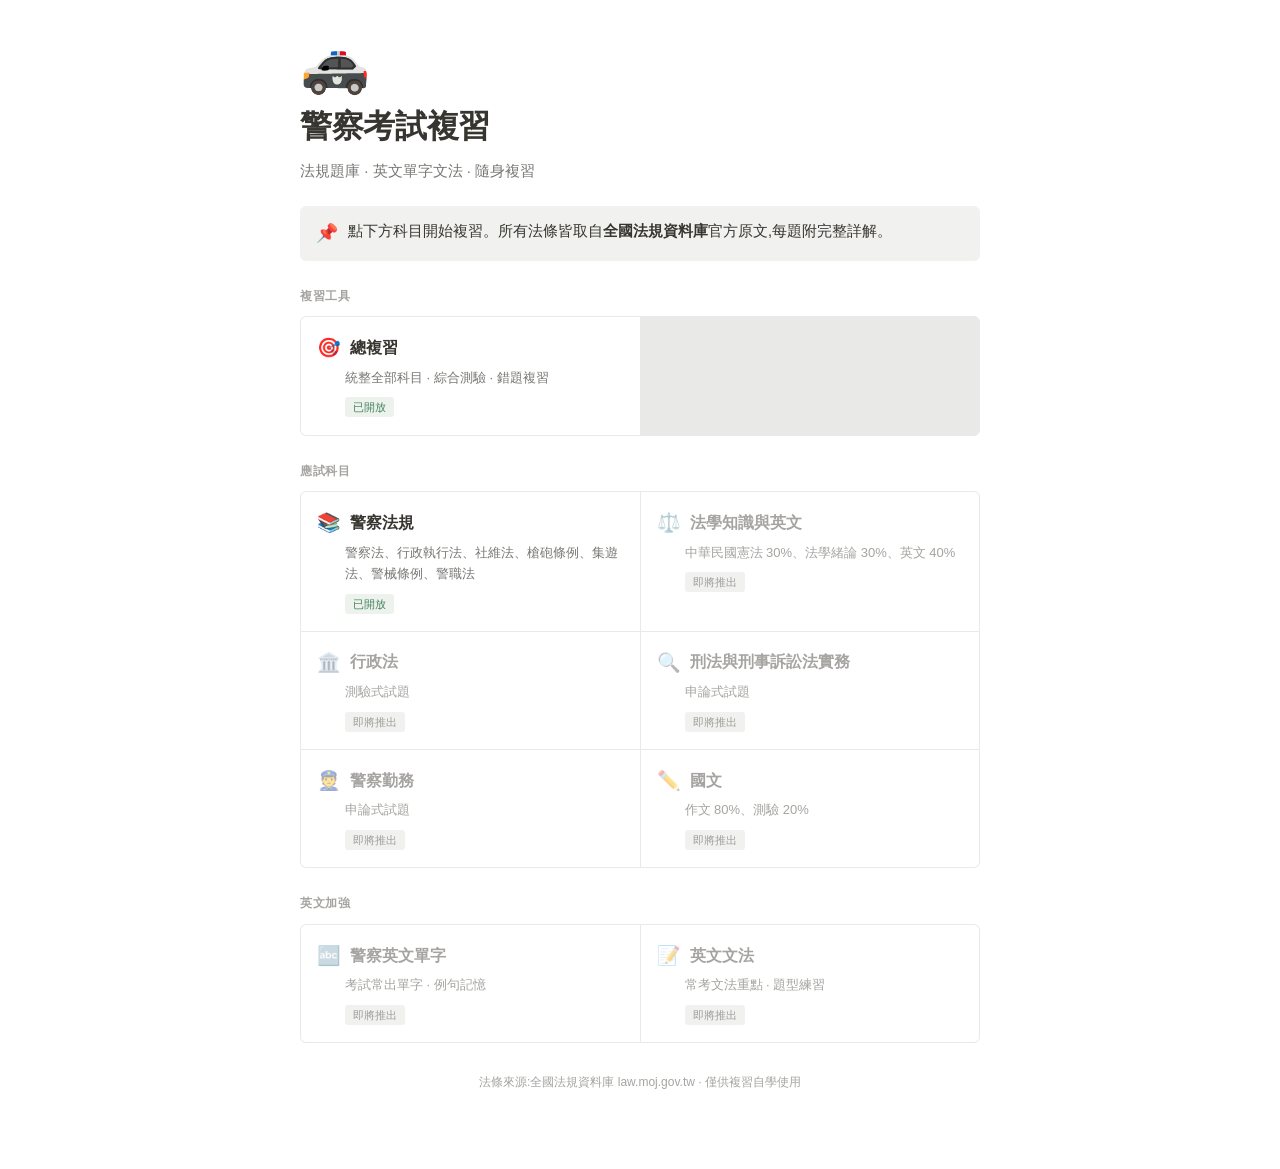
==== index.html @ 3ab745d7 "警察考試複習網站:警察職權行使法題庫 + 錯題記錄 + 總複習" ====
<!DOCTYPE html>
<html lang="zh-Hant">
<head>
<meta charset="UTF-8">
<meta name="viewport" content="width=device-width, initial-scale=1, viewport-fit=cover">
<meta name="theme-color" content="#ffffff">
<title>警察考試複習</title>
<link rel="stylesheet" href="assets/style.css">
</head>
<body>
<div class="page">
  <div class="page-icon">🚓</div>
  <h1 class="page-title">警察考試複習</h1>
  <p class="page-sub">法規題庫 · 英文單字文法 · 隨身複習</p>

  <div class="callout">
    <span class="ico">📌</span>
    <span>點下方科目開始複習。所有法條皆取自<strong>全國法規資料庫</strong>官方原文,每題附完整詳解。</span>
  </div>

  <div class="label">複習工具</div>
  <div class="grid">
    <a class="card" href="review.html">
      <div class="title"><span class="emo">🎯</span> 總複習</div>
      <div class="desc">統整全部科目 · 綜合測驗 · 錯題複習</div>
      <span class="tag ready">已開放</span>
    </a>
  </div>

  <div class="label">應試科目</div>
  <div class="grid">

    <a class="card" href="law-index.html">
      <div class="title"><span class="emo">📚</span> 警察法規</div>
      <div class="desc">警察法、行政執行法、社維法、槍砲條例、集遊法、警械條例、警職法</div>
      <span class="tag ready">已開放</span>
    </a>

    <a class="card locked" href="#" onclick="return soon('法學知識與英文')">
      <div class="title"><span class="emo">⚖️</span> 法學知識與英文</div>
      <div class="desc">中華民國憲法 30%、法學緒論 30%、英文 40%</div>
      <span class="tag soon">即將推出</span>
    </a>

    <a class="card locked" href="#" onclick="return soon('行政法')">
      <div class="title"><span class="emo">🏛️</span> 行政法</div>
      <div class="desc">測驗式試題</div>
      <span class="tag soon">即將推出</span>
    </a>

    <a class="card locked" href="#" onclick="return soon('刑法與刑事訴訟法實務')">
      <div class="title"><span class="emo">🔍</span> 刑法與刑事訴訟法實務</div>
      <div class="desc">申論式試題</div>
      <span class="tag soon">即將推出</span>
    </a>

    <a class="card locked" href="#" onclick="return soon('警察勤務')">
      <div class="title"><span class="emo">👮</span> 警察勤務</div>
      <div class="desc">申論式試題</div>
      <span class="tag soon">即將推出</span>
    </a>

    <a class="card locked" href="#" onclick="return soon('國文')">
      <div class="title"><span class="emo">✏️</span> 國文</div>
      <div class="desc">作文 80%、測驗 20%</div>
      <span class="tag soon">即將推出</span>
    </a>

  </div>

  <div class="label">英文加強</div>
  <div class="grid">
    <a class="card locked" href="#" onclick="return soon('英文單字')">
      <div class="title"><span class="emo">🔤</span> 警察英文單字</div>
      <div class="desc">考試常出單字 · 例句記憶</div>
      <span class="tag soon">即將推出</span>
    </a>
    <a class="card locked" href="#" onclick="return soon('英文文法')">
      <div class="title"><span class="emo">📝</span> 英文文法</div>
      <div class="desc">常考文法重點 · 題型練習</div>
      <span class="tag soon">即將推出</span>
    </a>
  </div>

  <div class="footer-note">法條來源:全國法規資料庫 law.moj.gov.tw · 僅供複習自學使用</div>
</div>

<script>
function soon(name){ alert(name + ' 即將推出!\n目前已先完成「警察法規」,確認格式滿意後會陸續開放。'); return false; }
</script>
</body>
</html>
---- assets/style.css ----
/* ===== 警察考試複習 — Notion 風格(手機優先) ===== */
:root {
  --text: #37352f;
  --text-2: #787774;
  --text-3: rgba(55,53,47,.45);
  --border: #e9e9e7;
  --border-strong: rgba(55,53,47,.16);
  --hover: rgba(55,53,47,.06);
  --bg: #ffffff;
  --bg-2: #f7f7f5;
  --blue: #2383e2;
  --blue-bg: #e7f3f8;
  --green: #448361;
  --green-bg: #edf3ec;
  --red: #d44c47;
  --red-bg: #fdebec;
  --yellow-bg: #faf3dd;
  --callout: #f1f1ef;
  --r: 6px;
  --r-sm: 4px;
  --maxw: 720px;
  --font: ui-sans-serif, -apple-system, BlinkMacSystemFont, "Segoe UI", "PingFang TC", "Noto Sans TC", "Microsoft JhengHei", Helvetica, Arial, sans-serif, "Apple Color Emoji", "Segoe UI Emoji";
}

* { box-sizing: border-box; -webkit-tap-highlight-color: transparent; }
html { -webkit-text-size-adjust: 100%; }
body {
  margin: 0;
  font-family: var(--font);
  color: var(--text);
  background: var(--bg);
  line-height: 1.65;
  font-size: 16px;
  padding-bottom: env(safe-area-inset-bottom);
}
a { color: inherit; text-decoration: none; }

/* ---- 頂部麵包屑列(Notion 風) ---- */
.topbar {
  position: sticky; top: 0; z-index: 50;
  background: rgba(255,255,255,.85);
  backdrop-filter: saturate(180%) blur(8px);
  -webkit-backdrop-filter: saturate(180%) blur(8px);
  border-bottom: 1px solid var(--border);
  padding: 10px 14px;
  padding-top: calc(10px + env(safe-area-inset-top));
  display: flex; align-items: center; gap: 8px;
  color: var(--text);
}
.topbar .back {
  font-size: 15px; color: var(--text-2);
  padding: 4px 8px; border-radius: var(--r-sm);
  display: flex; align-items: center; gap: 4px;
}
.topbar .back:active { background: var(--hover); }
.topbar h1 { font-size: 15px; margin: 0; font-weight: 600; flex: 1;
  white-space: nowrap; overflow: hidden; text-overflow: ellipsis; }
.topbar .sub { font-size: 12px; color: var(--text-3); font-weight: 400; margin-left: 4px; }

/* ---- 頁面容器 ---- */
.wrap, .page { max-width: var(--maxw); margin: 0 auto; padding: 18px 20px 40px; }

/* ---- Notion 頁面標題 ---- */
.page-icon { font-size: 56px; line-height: 1; margin: 18px 0 8px; }
.page-title { font-size: 32px; font-weight: 700; letter-spacing: -.01em; margin: 0 0 6px; }
.page-sub { color: var(--text-2); margin: 0 0 22px; font-size: 15px; }

/* ---- 小標籤 ---- */
.section-title, .label {
  font-size: 12px; color: var(--text-3); font-weight: 600;
  letter-spacing: .06em; text-transform: uppercase; margin: 26px 0 10px;
}

/* ---- Notion callout ---- */
.callout {
  display: flex; gap: 10px; align-items: flex-start;
  background: var(--callout); border-radius: var(--r);
  padding: 14px 16px; font-size: 14.5px; color: var(--text);
  margin: 4px 0 8px;
}
.callout .ico { flex: none; font-size: 18px; line-height: 1.5; }

/* ---- 卡片(科目/法規) ---- */
.grid { display: grid; gap: 1px; grid-template-columns: 1fr; background: var(--border);
  border: 1px solid var(--border); border-radius: var(--r); overflow: hidden; }
@media (min-width: 560px) { .grid { grid-template-columns: 1fr 1fr; } }

.card {
  display: block; background: var(--bg); padding: 15px 16px;
  transition: background .08s ease;
}
.card:active, .card:hover { background: var(--hover); }
.card.locked { color: var(--text-3); }
.card.locked .desc { color: var(--text-3); }
.card .title { font-size: 16px; font-weight: 600; display: flex; align-items: center; gap: 9px; }
.card .title .emo { font-size: 19px; }
.card .desc { font-size: 13px; color: var(--text-2); margin-top: 3px; padding-left: 28px; }
.card .tag {
  display: inline-block; font-size: 11px; padding: 1px 8px; border-radius: 3px;
  margin-top: 9px; margin-left: 28px; font-weight: 500;
}
.card .tag.ready { background: var(--green-bg); color: var(--green); }
.card .tag.soon  { background: var(--callout); color: var(--text-3); }

/* ---- 底線式分頁(Notion database view 風) ---- */
.tabs {
  display: flex; gap: 4px; border-bottom: 1px solid var(--border); margin-bottom: 18px;
}
.tabs button {
  border: 0; background: transparent; padding: 9px 6px 10px; margin-right: 6px;
  font-size: 14.5px; font-weight: 500; color: var(--text-2); cursor: pointer;
  font-family: inherit; border-bottom: 2px solid transparent; margin-bottom: -1px;
}
.tabs button:active { background: var(--hover); }
.tabs button.active { color: var(--text); border-bottom-color: var(--text); font-weight: 600; }

/* ---- 法條閱讀 ---- */
.law-search {
  width: 100%; padding: 9px 12px; border: 1px solid var(--border); border-radius: var(--r);
  font-size: 15px; margin-bottom: 6px; font-family: inherit; background: var(--bg-2);
  color: var(--text);
}
.law-search:focus { outline: none; border-color: var(--border-strong); background: var(--bg); }
.chapter { font-size: 19px; font-weight: 700; color: var(--text); margin: 26px 0 4px; }
.article { padding: 14px 2px 14px; border-top: 1px solid var(--border); }
.article .no { font-weight: 600; color: var(--text); margin-bottom: 4px; font-size: 14px; }
.article .body { white-space: pre-wrap; font-size: 15.5px; color: var(--text); }
.article.hidden { display: none; }
mark { background: #fdecc8; color: inherit; padding: 0 2px; border-radius: 2px; }

/* ---- 測驗 ---- */
.quiz-head { display: flex; justify-content: space-between; align-items: center; margin-bottom: 10px;
  font-size: 13px; color: var(--text-2); }
.progress { height: 4px; background: var(--border); border-radius: 999px; overflow: hidden; margin-bottom: 18px; }
.progress > i { display: block; height: 100%; background: var(--blue); width: 0; transition: width .3s; }

.qcard { padding: 2px 0; }
.qref { font-size: 12px; color: var(--text-3); font-weight: 600; margin-bottom: 8px;
  letter-spacing: .03em; }
.qtext { font-size: 17px; font-weight: 600; margin-bottom: 18px; line-height: 1.6; }
.qtext .blank { display: inline-block; min-width: 54px; border-bottom: 2px solid var(--blue);
  text-align: center; font-weight: 700; color: var(--blue); padding: 0 6px; }

.opt {
  display: flex; align-items: flex-start; gap: 11px; width: 100%;
  background: var(--bg); border: 1px solid var(--border); border-radius: var(--r);
  padding: 12px 14px; margin-bottom: 9px; cursor: pointer; text-align: left;
  font-size: 15.5px; font-family: inherit; color: var(--text); transition: background .1s, border-color .1s;
}
.opt .mk { flex: none; width: 24px; height: 24px; border-radius: 50%; border: 1.5px solid var(--border-strong);
  display: flex; align-items: center; justify-content: center; font-weight: 600; font-size: 13px; color: var(--text-2); }
.opt:hover { background: var(--hover); }
.opt.correct { background: var(--green-bg); border-color: #c6e0cd; }
.opt.correct .mk { background: var(--green); border-color: var(--green); color: #fff; }
.opt.wrong { background: var(--red-bg); border-color: #f3c9c7; }
.opt.wrong .mk { background: var(--red); border-color: var(--red); color: #fff; }
.opt.dim { opacity: .5; }
.opt[disabled] { cursor: default; }
.opt[disabled]:hover { background: var(--bg); }
.opt.correct[disabled]:hover { background: var(--green-bg); }
.opt.wrong[disabled]:hover { background: var(--red-bg); }

/* ---- 詳解 callout ---- */
.explain {
  margin-top: 16px; background: var(--callout); border-radius: var(--r);
  padding: 14px 16px; font-size: 14.5px; display: none; line-height: 1.7;
}
.explain.show { display: block; }
.explain .lab { font-weight: 600; color: var(--text); font-size: 13px; margin-bottom: 6px; }
.explain .ans { font-weight: 600; color: var(--green); }
.explain .law-quote { margin-top: 12px; padding: 2px 0 2px 14px; border-left: 3px solid var(--border-strong);
  font-size: 13.5px; color: var(--text-2); white-space: pre-wrap; }

/* ---- 填空題選項 ---- */
.cloze-opts { display: flex; flex-wrap: wrap; gap: 8px; margin-bottom: 16px; }
.chip { border: 1px solid var(--border); background: var(--bg); border-radius: var(--r-sm); padding: 7px 15px;
  font-size: 15px; cursor: pointer; font-family: inherit; color: var(--text); transition: background .1s; }
.chip:hover { background: var(--hover); }
.chip.correct { background: var(--green-bg); color: var(--green); border-color: #c6e0cd; }
.chip.wrong { background: var(--red-bg); color: var(--red); border-color: #f3c9c7; }

/* ---- 按鈕 ---- */
.btn {
  display: block; width: 100%; border: 1px solid transparent; border-radius: var(--r); padding: 11px;
  font-size: 15px; font-weight: 500; font-family: inherit; cursor: pointer; margin-top: 16px;
}
.btn.primary { background: var(--blue); color: #fff; }
.btn.primary:disabled { background: #b9d6f2; }
.btn.ghost { background: var(--bg); color: var(--text); border-color: var(--border-strong); }
.btn:active { filter: brightness(.97); }

/* ---- 結算 ---- */
.result { text-align: center; padding: 36px 20px; }
.result .score { font-size: 44px; font-weight: 700; color: var(--text); }
.result .msg { color: var(--text-2); margin: 8px 0 4px; font-size: 15px; }
.result .btn { max-width: 320px; margin: 18px auto 0; }

.empty { text-align: center; color: var(--text-3); padding: 50px 20px; }
.footer-note { text-align: center; font-size: 12px; color: var(--text-3); padding: 30px 20px 36px; }
.footer-note a { color: var(--text-3); text-decoration: underline; }
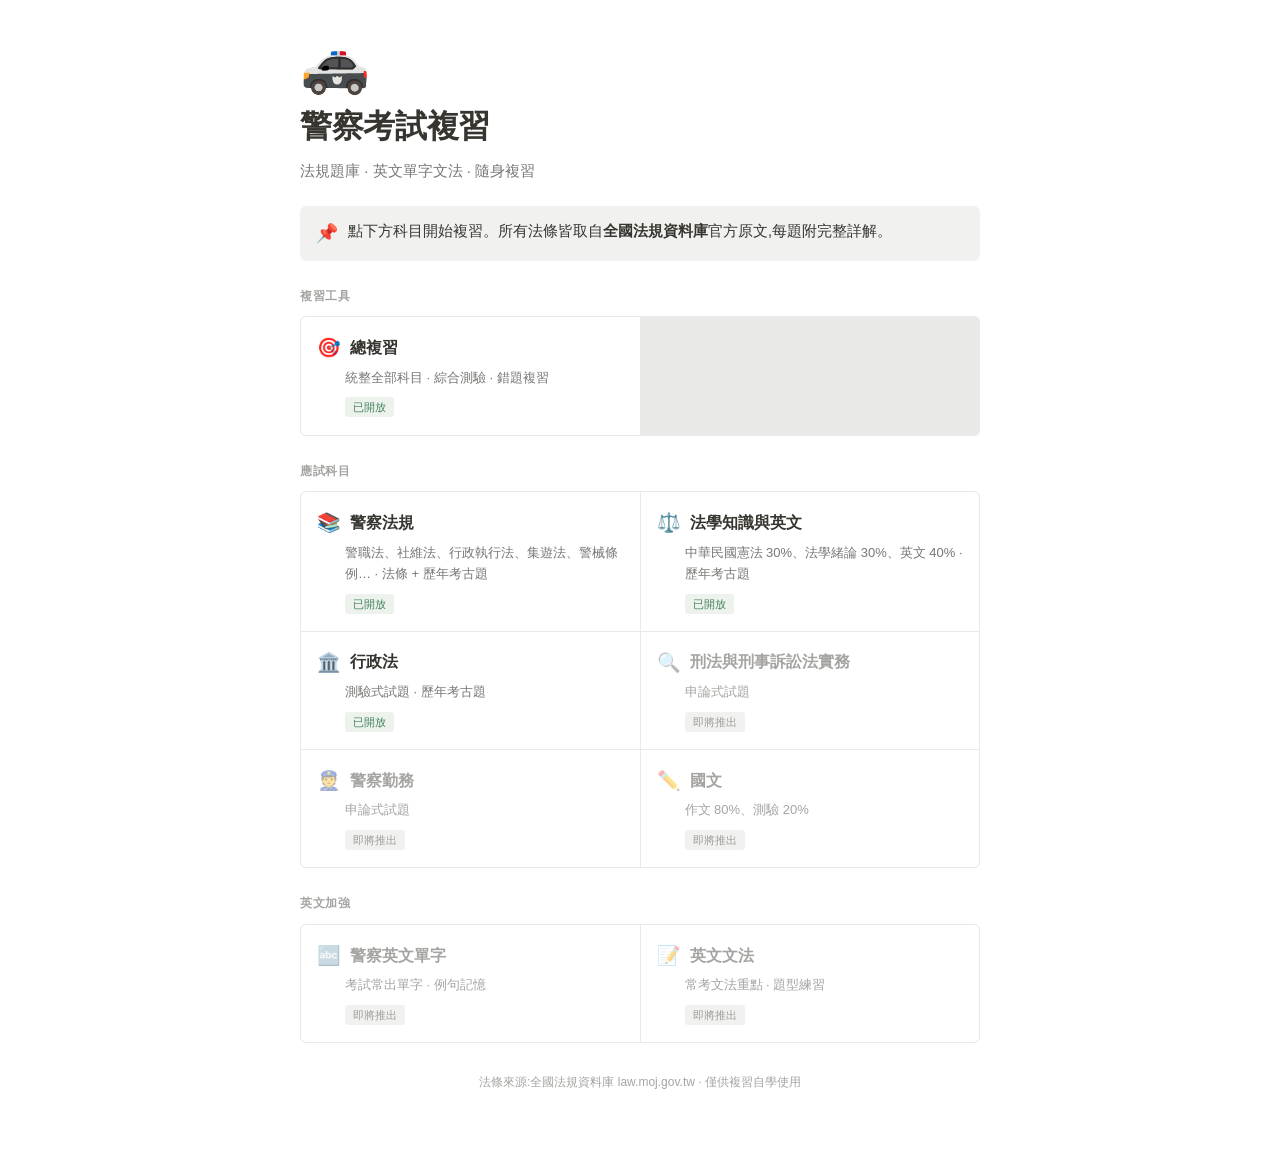
==== commit 770a9ba0: "修正導覽:新增通用科目目錄頁(分科列各年度題庫),首頁開放法學知識與英文/行政法,返回改用上一頁" ====
--- a/index.html
+++ b/index.html
@@ -30,22 +30,22 @@
   <div class="label">應試科目</div>
   <div class="grid">
 
-    <a class="card" href="law-index.html">
+    <a class="card" href="subject.html?subject=警察法規">
       <div class="title"><span class="emo">📚</span> 警察法規</div>
-      <div class="desc">警察法、行政執行法、社維法、槍砲條例、集遊法、警械條例、警職法</div>
+      <div class="desc">警職法、社維法、行政執行法、集遊法、警械條例… · 法條 + 歷年考古題</div>
       <span class="tag ready">已開放</span>
     </a>
 
-    <a class="card locked" href="#" onclick="return soon('法學知識與英文')">
+    <a class="card" href="subject.html?subject=法學知識與英文">
       <div class="title"><span class="emo">⚖️</span> 法學知識與英文</div>
-      <div class="desc">中華民國憲法 30%、法學緒論 30%、英文 40%</div>
-      <span class="tag soon">即將推出</span>
+      <div class="desc">中華民國憲法 30%、法學緒論 30%、英文 40% · 歷年考古題</div>
+      <span class="tag ready">已開放</span>
     </a>
 
-    <a class="card locked" href="#" onclick="return soon('行政法')">
+    <a class="card" href="subject.html?subject=行政法">
       <div class="title"><span class="emo">🏛️</span> 行政法</div>
-      <div class="desc">測驗式試題</div>
-      <span class="tag soon">即將推出</span>
+      <div class="desc">測驗式試題 · 歷年考古題</div>
+      <span class="tag ready">已開放</span>
     </a>
 
     <a class="card locked" href="#" onclick="return soon('刑法與刑事訴訟法實務')">
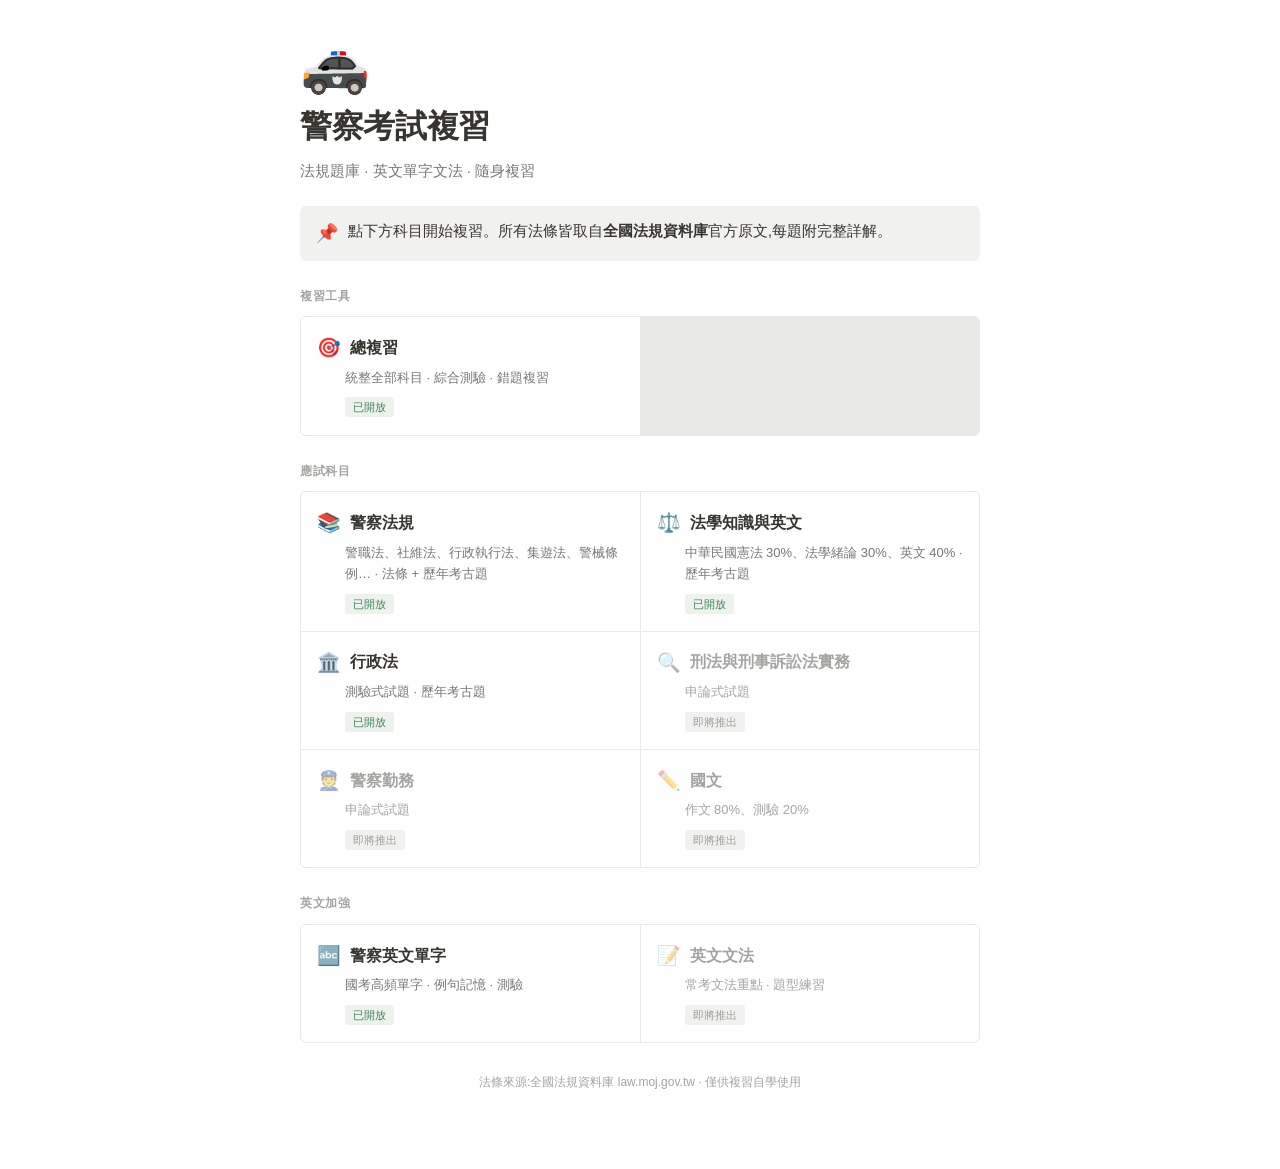
==== commit bc3f5185: "新增警察英文單字庫第一批(96字,看字選義+例句),首頁開放英文單字" ====
--- a/index.html
+++ b/index.html
@@ -70,10 +70,10 @@
 
   <div class="label">英文加強</div>
   <div class="grid">
-    <a class="card locked" href="#" onclick="return soon('英文單字')">
+    <a class="card" href="subject.html?subject=英文">
       <div class="title"><span class="emo">🔤</span> 警察英文單字</div>
-      <div class="desc">考試常出單字 · 例句記憶</div>
-      <span class="tag soon">即將推出</span>
+      <div class="desc">國考高頻單字 · 例句記憶 · 測驗</div>
+      <span class="tag ready">已開放</span>
     </a>
     <a class="card locked" href="#" onclick="return soon('英文文法')">
       <div class="title"><span class="emo">📝</span> 英文文法</div>
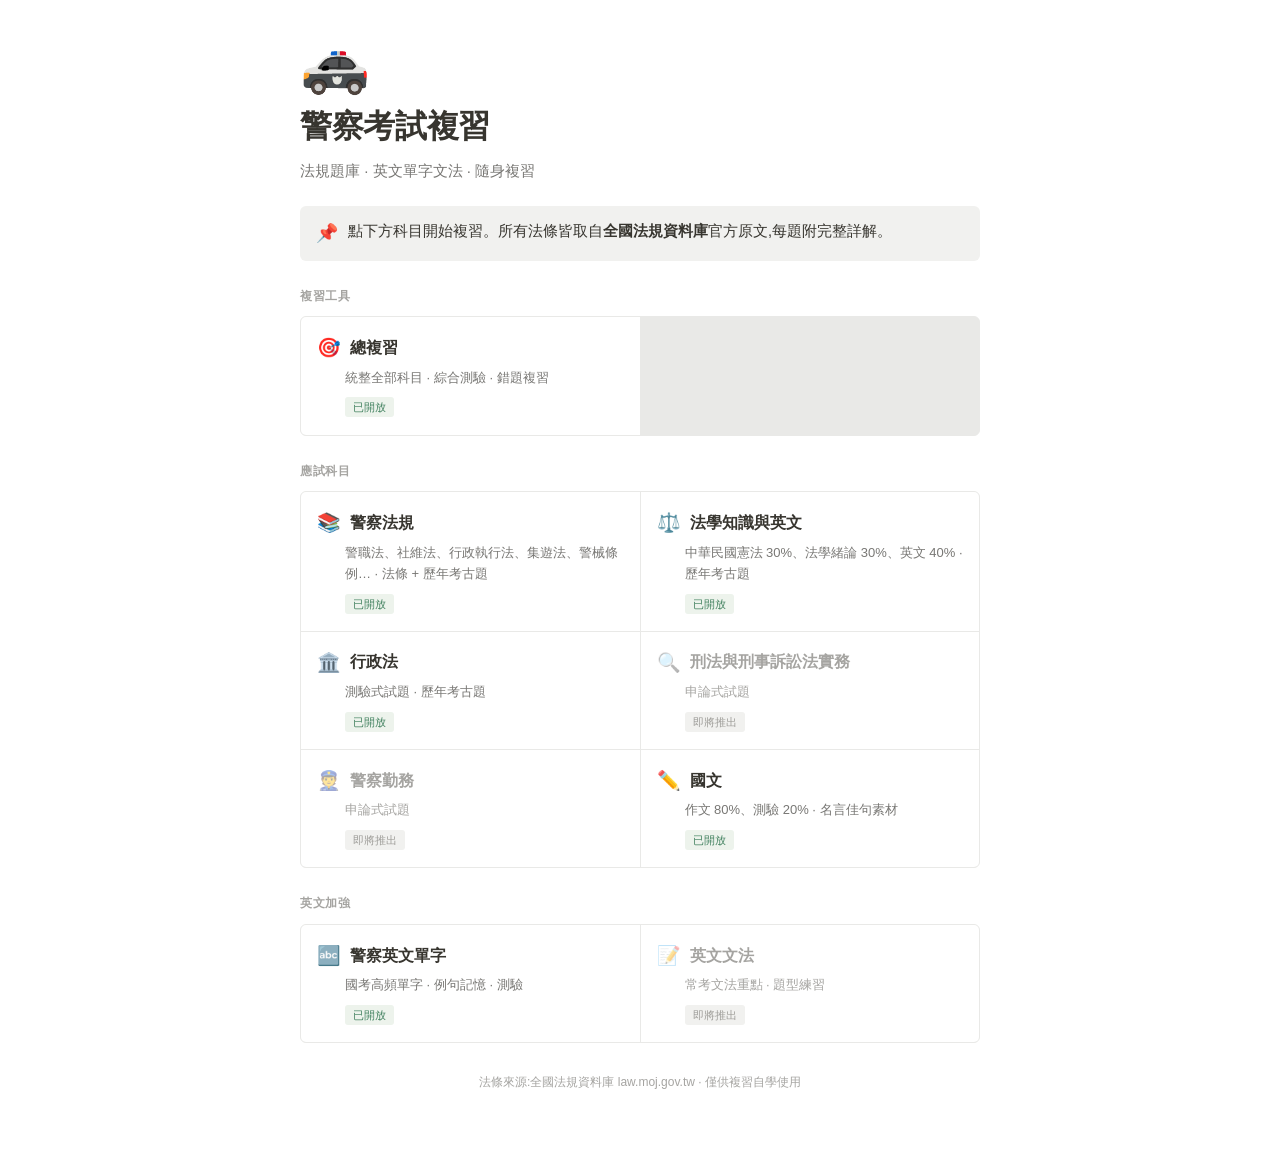
==== commit 62d1bcd4: "新增國文名言佳句庫(55則/8分類),首頁開放國文,科目頁名言佳句標籤,無題科目隱藏測驗卡" ====
--- a/index.html
+++ b/index.html
@@ -60,10 +60,10 @@
       <span class="tag soon">即將推出</span>
     </a>
 
-    <a class="card locked" href="#" onclick="return soon('國文')">
+    <a class="card" href="subject.html?subject=國文">
       <div class="title"><span class="emo">✏️</span> 國文</div>
-      <div class="desc">作文 80%、測驗 20%</div>
-      <span class="tag soon">即將推出</span>
+      <div class="desc">作文 80%、測驗 20% · 名言佳句素材</div>
+      <span class="tag ready">已開放</span>
     </a>
 
   </div>
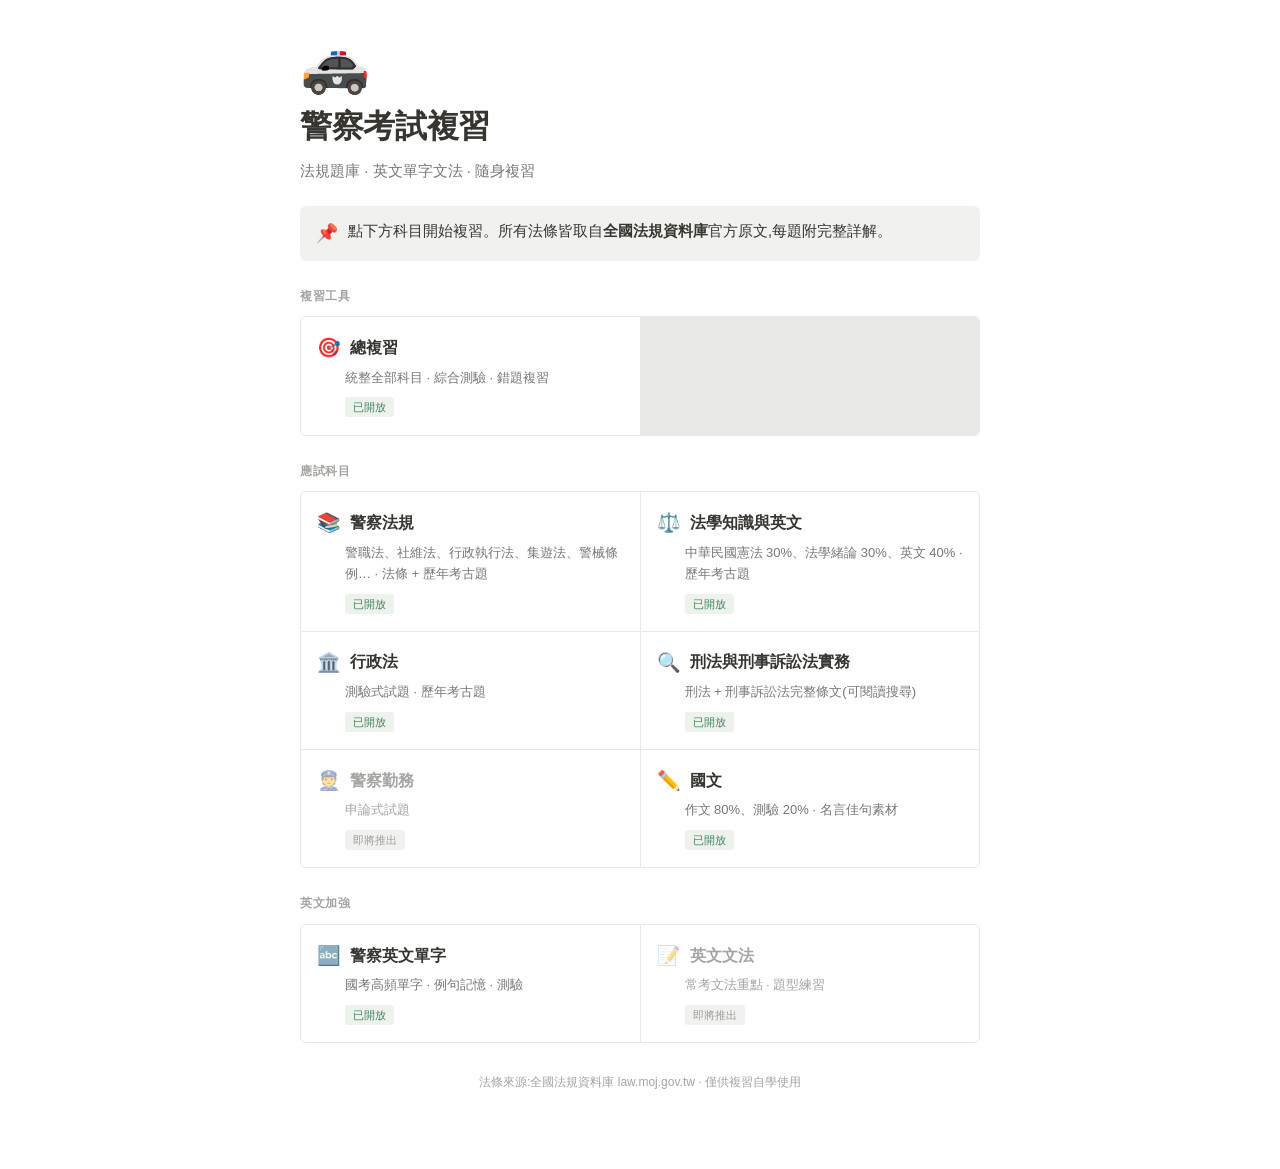
==== commit ef6c53c0: "新增刑法(422條)、刑事訴訟法(712條)、行政程序法(176條)完整法條;開放刑法與刑事訴訟法實務科" ====
--- a/index.html
+++ b/index.html
@@ -48,10 +48,10 @@
       <span class="tag ready">已開放</span>
     </a>
 
-    <a class="card locked" href="#" onclick="return soon('刑法與刑事訴訟法實務')">
+    <a class="card" href="subject.html?subject=刑法與刑事訴訟法實務">
       <div class="title"><span class="emo">🔍</span> 刑法與刑事訴訟法實務</div>
-      <div class="desc">申論式試題</div>
-      <span class="tag soon">即將推出</span>
+      <div class="desc">刑法 + 刑事訴訟法完整條文(可閱讀搜尋)</div>
+      <span class="tag ready">已開放</span>
     </a>
 
     <a class="card locked" href="#" onclick="return soon('警察勤務')">
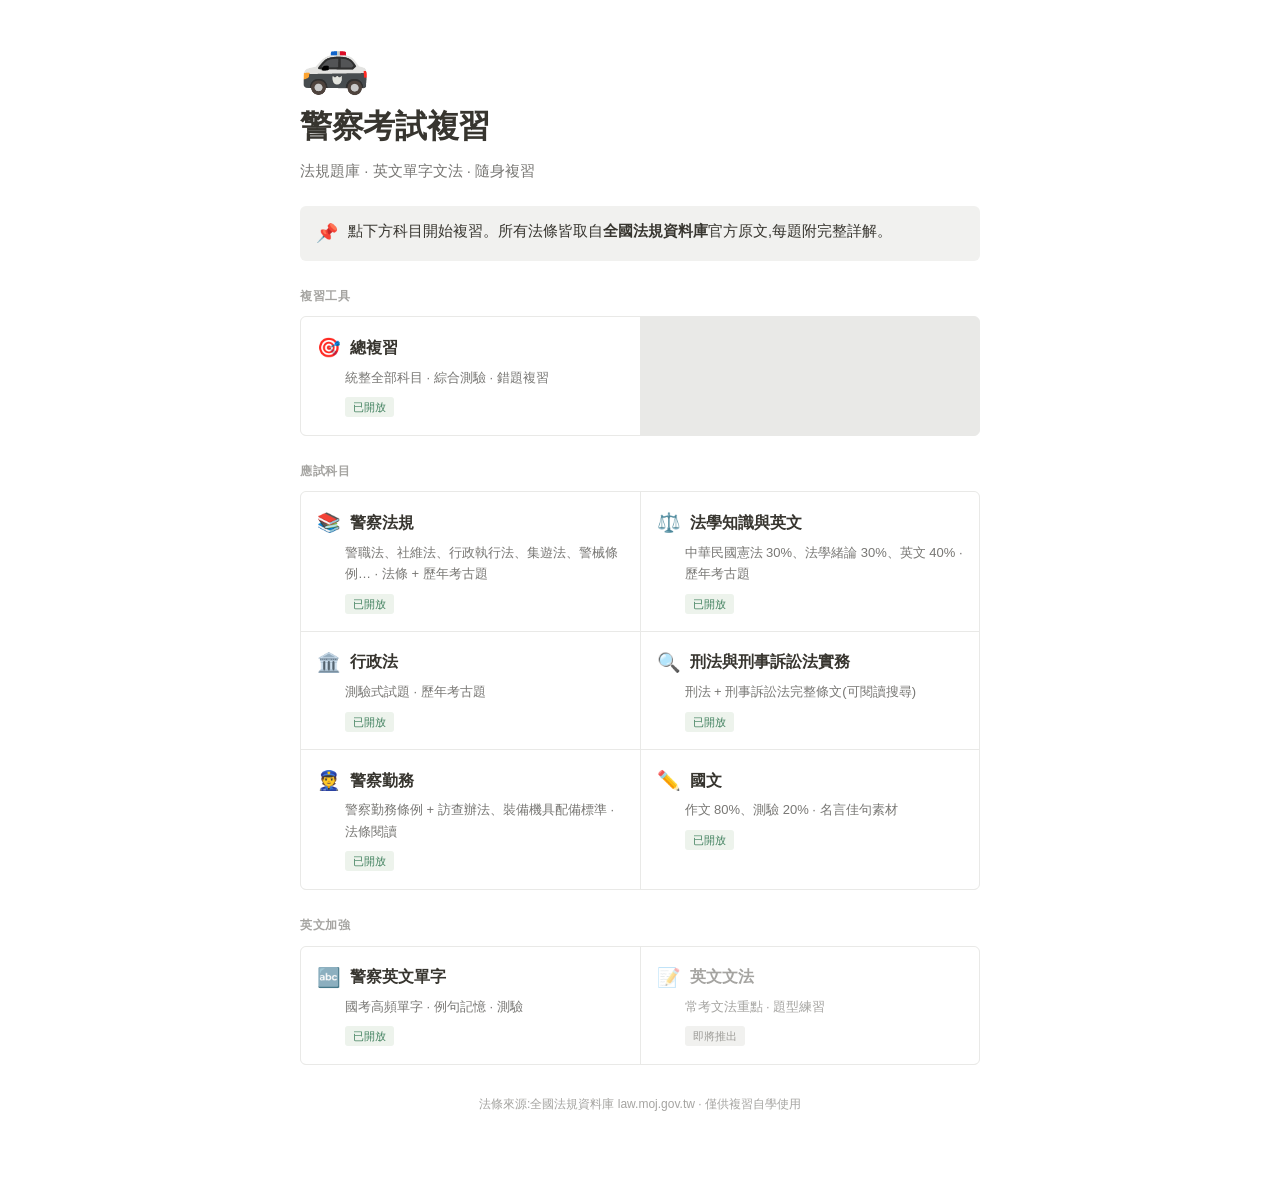
==== commit 164cb8fe: "新增「警察勤務」科目:警察勤務條例獨立成科並納入訪查辦法、裝備配備標準;vocab-3 上架 - manifest:警察勤務條例改歸「警察勤務」科目,新增警察勤務區訪查辦法、警察勤務裝備機具配備標準兩" ====
--- a/index.html
+++ b/index.html
@@ -54,10 +54,10 @@
       <span class="tag ready">已開放</span>
     </a>
 
-    <a class="card locked" href="#" onclick="return soon('警察勤務')">
+    <a class="card" href="subject.html?subject=警察勤務">
       <div class="title"><span class="emo">👮</span> 警察勤務</div>
-      <div class="desc">申論式試題</div>
-      <span class="tag soon">即將推出</span>
+      <div class="desc">警察勤務條例 + 訪查辦法、裝備機具配備標準 · 法條閱讀</div>
+      <span class="tag ready">已開放</span>
     </a>
 
     <a class="card" href="subject.html?subject=國文">
